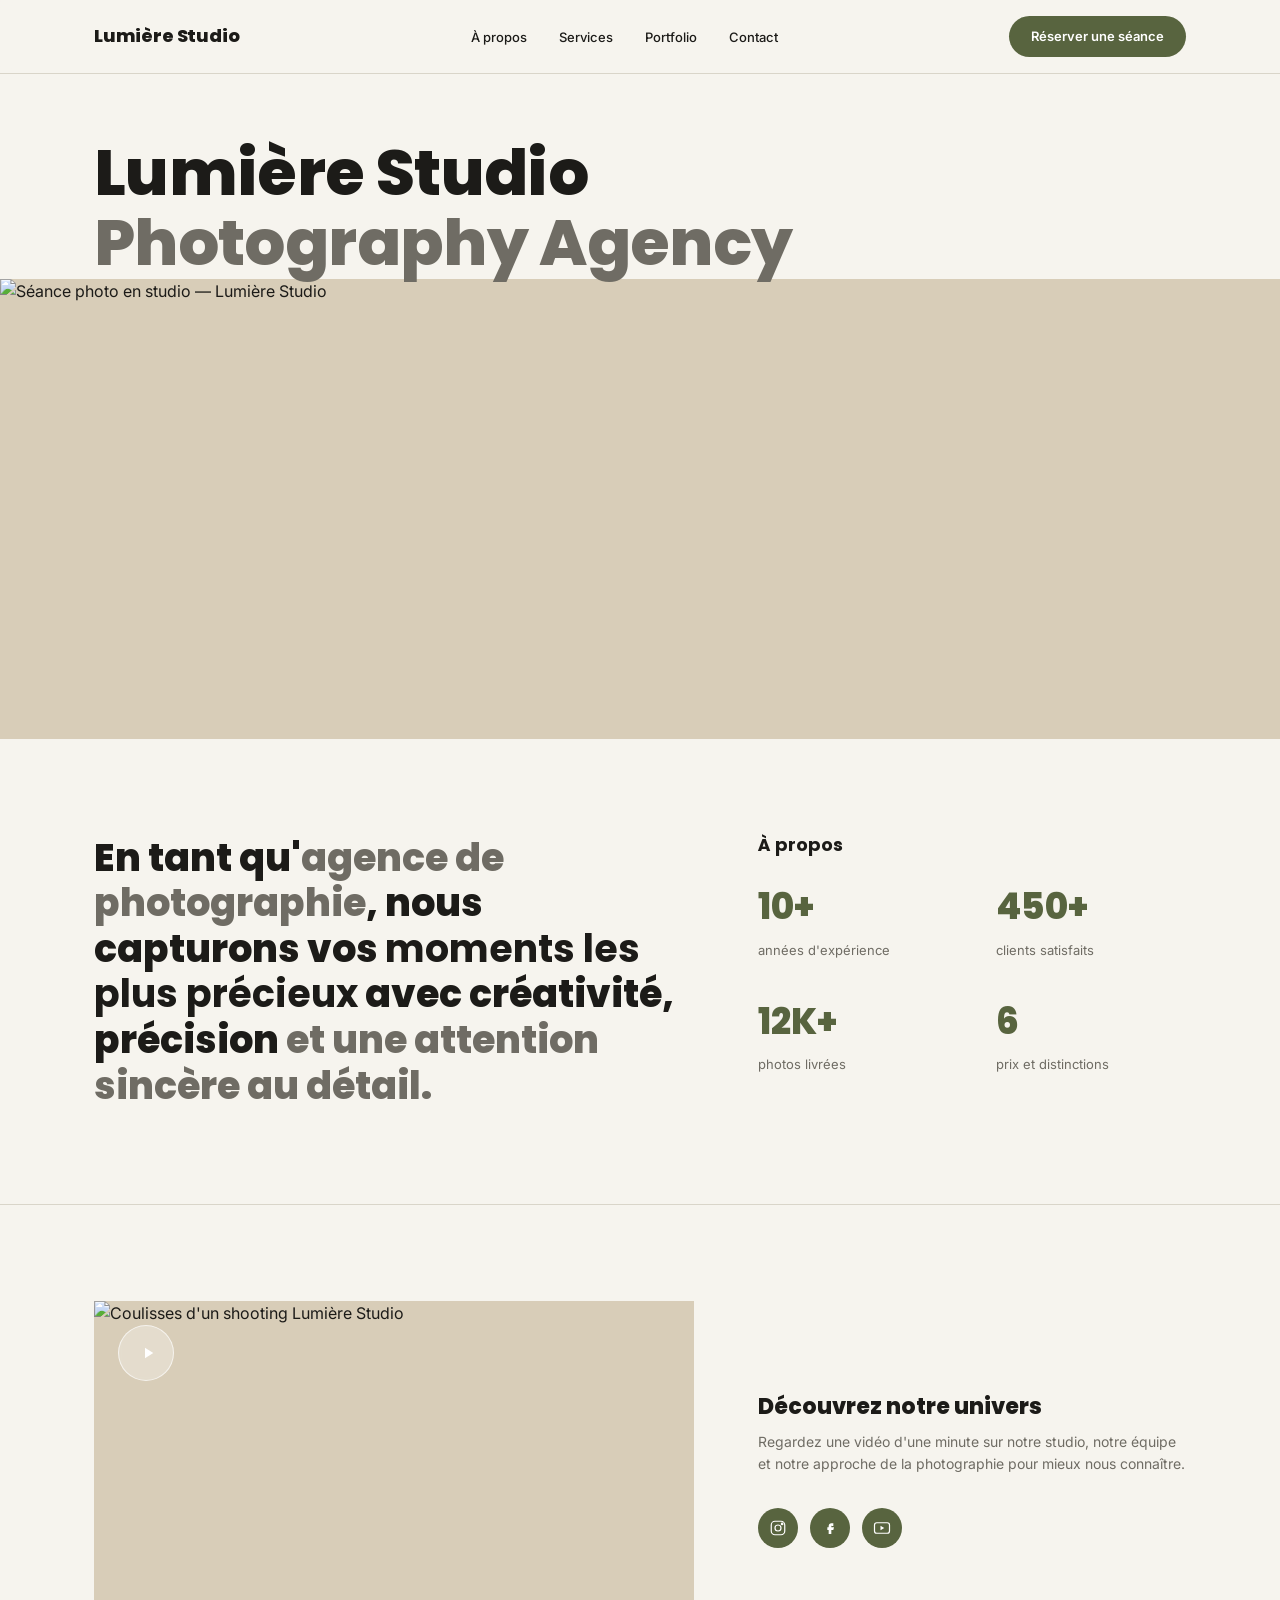
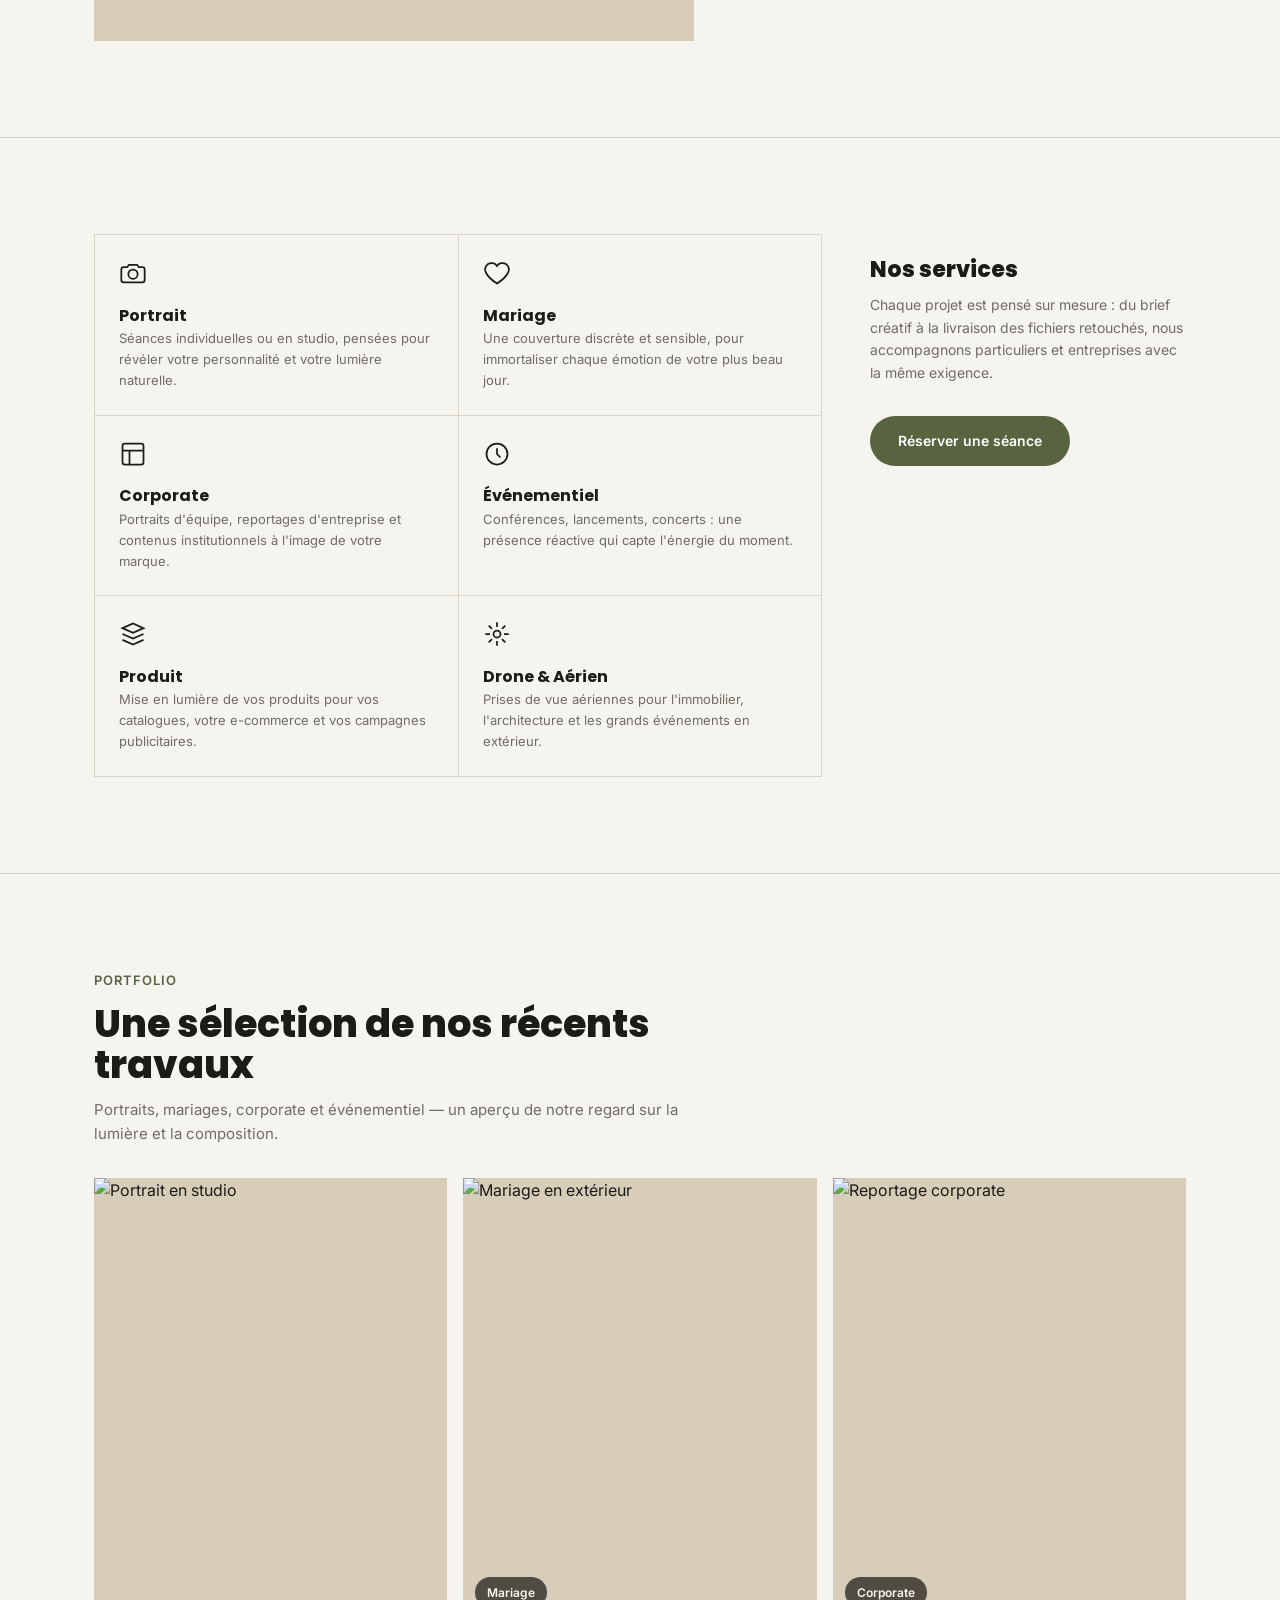
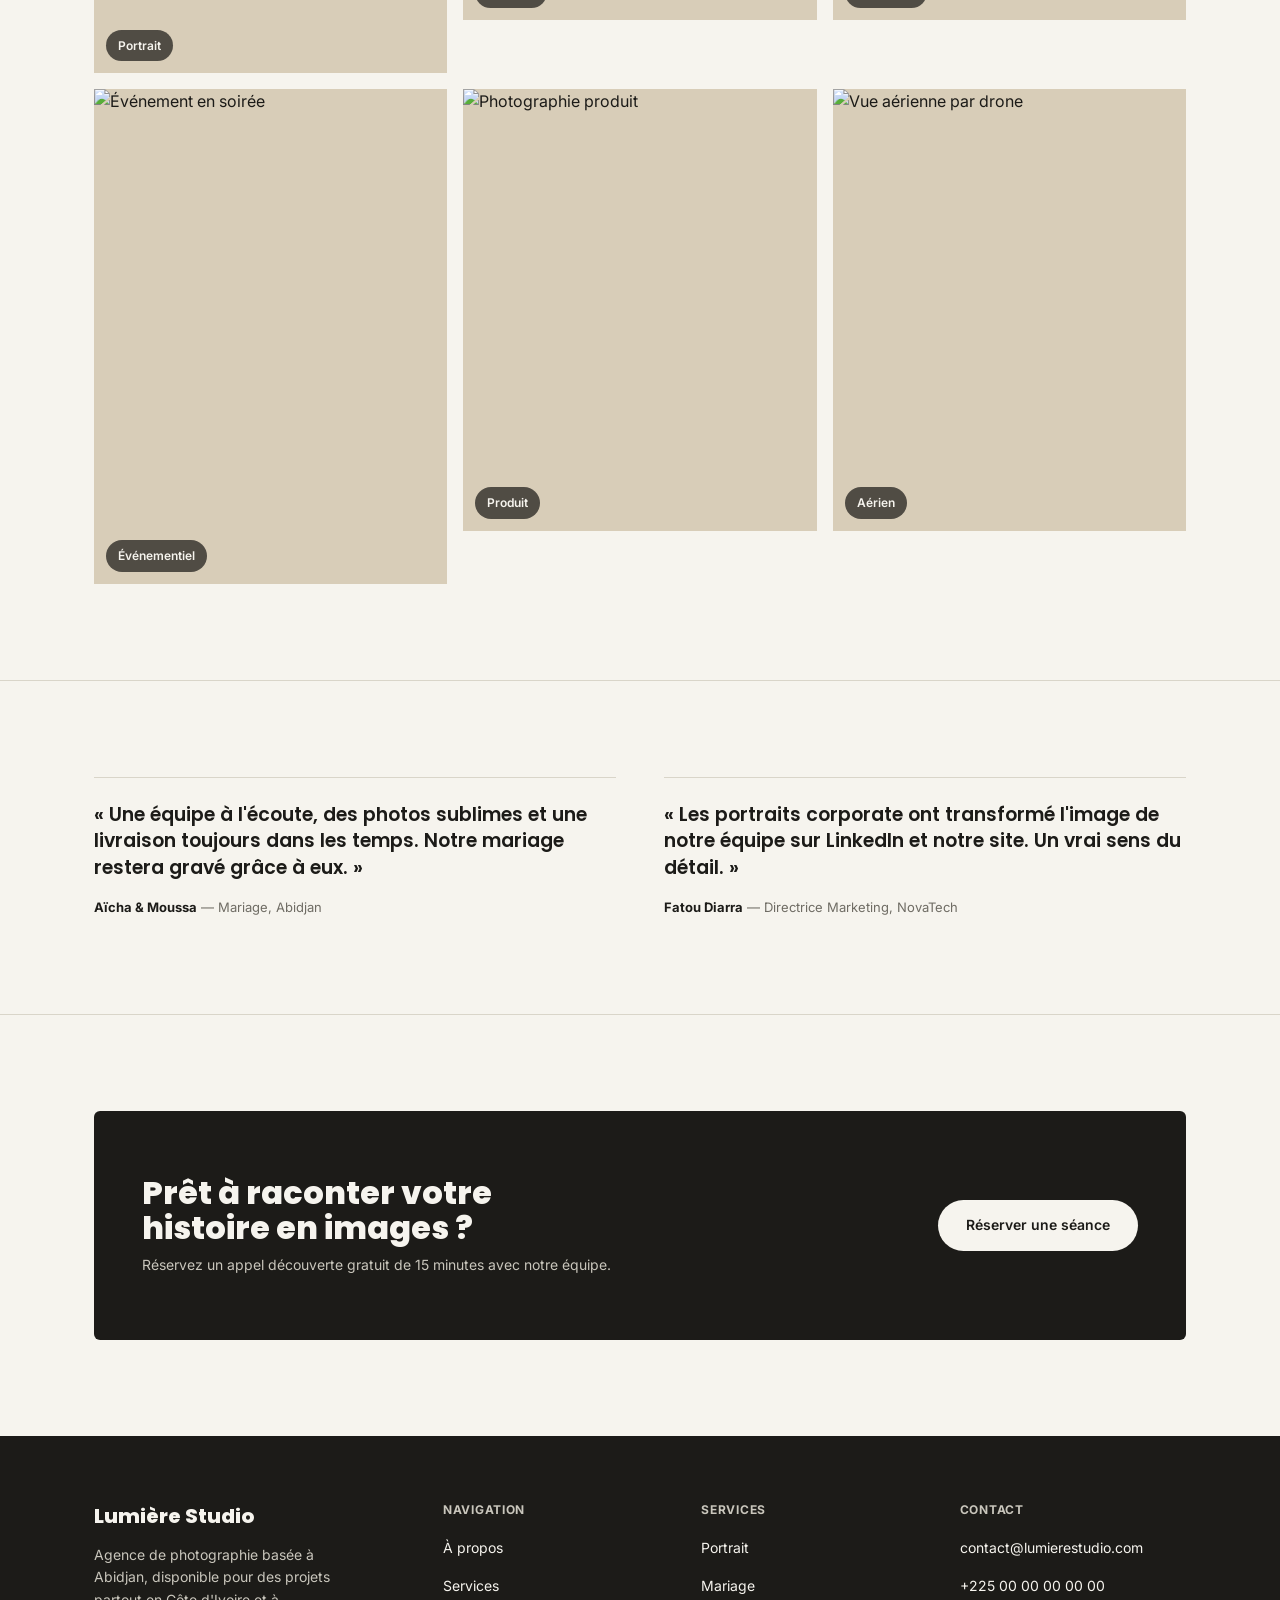
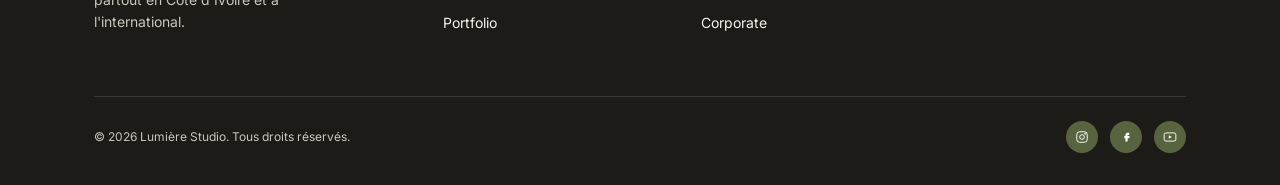
==== index.html @ a67715b0 "Initial commit: design system + landing page Lumière Studio Co-Authored-By: Claude Sonnet 5 <noreply" ====
<!doctype html>
<html lang="fr">
<head>
<meta charset="UTF-8">
<meta name="viewport" content="width=device-width, initial-scale=1.0">
<title>Lumière Studio — Agence de Photographie</title>
<meta name="description" content="Lumière Studio — agence de photographie spécialisée en portrait, mariage, corporate, événementiel, produit et aérien.">
<link rel="preconnect" href="https://fonts.googleapis.com">
<link rel="preconnect" href="https://fonts.gstatic.com" crossorigin>
<link href="https://fonts.googleapis.com/css2?family=Inter:wght@400;500;600;700&family=Poppins:wght@600;700;800;900&display=swap" rel="stylesheet">
<link rel="stylesheet" href="styles.css">
</head>
<body>

  <!-- NAVBAR -->
  <header class="navbar">
    <div class="wrap">
      <div class="logo">Lumière Studio</div>
      <ul class="links">
        <li><a href="#about">À propos</a></li>
        <li><a href="#services">Services</a></li>
        <li><a href="#portfolio">Portfolio</a></li>
        <li><a href="#contact">Contact</a></li>
      </ul>
      <a href="#contact" class="btn sm">Réserver une séance</a>
    </div>
  </header>

  <!-- HERO -->
  <section class="hero" style="border-bottom:none;padding-bottom:0;">
    <div class="wrap">
      <h1>Lumière Studio<br><span class="muted">Photography Agency</span></h1>
    </div>
  </section>

  <img class="hero-media" src="https://picsum.photos/seed/lumiere-hero/1600/700" alt="Séance photo en studio — Lumière Studio">

  <!-- INTRO + STATS -->
  <section id="about">
    <div class="wrap intro-grid">
      <div>
        <h2>En tant qu'<span class="muted">agence de photographie</span>, nous capturons vos <strong>moments les plus précieux</strong> avec créativité, précision <span class="muted">et une attention sincère au détail.</span></h2>
      </div>
      <div class="about-panel">
        <h3>À propos</h3>
        <div class="stat-grid">
          <div class="stat"><div class="num">10+</div><div class="label">années d'expérience</div></div>
          <div class="stat"><div class="num">450+</div><div class="label">clients satisfaits</div></div>
          <div class="stat"><div class="num">12K+</div><div class="label">photos livrées</div></div>
          <div class="stat"><div class="num">6</div><div class="label">prix et distinctions</div></div>
        </div>
      </div>
    </div>
  </section>

  <!-- VIDEO / STORY -->
  <section>
    <div class="wrap video-grid">
      <div class="video-mock">
        <img src="https://picsum.photos/seed/lumiere-video/900/600" alt="Coulisses d'un shooting Lumière Studio">
        <div class="play-btn">
          <svg width="18" height="18" viewBox="0 0 24 24" fill="white"><path d="M8 5v14l11-7z"/></svg>
        </div>
      </div>
      <div class="video-copy">
        <h3>Découvrez notre univers</h3>
        <p>Regardez une vidéo d'une minute sur notre studio, notre équipe et notre approche de la photographie pour mieux nous connaître.</p>
        <div class="social-row">
          <a class="social" href="#" aria-label="Instagram">
            <svg width="18" height="18" viewBox="0 0 24 24" fill="none" stroke="currentColor" stroke-width="1.6"><rect x="3" y="3" width="18" height="18" rx="5"/><circle cx="12" cy="12" r="4"/><circle cx="17.5" cy="6.5" r="1"/></svg>
          </a>
          <a class="social" href="#" aria-label="Facebook">
            <svg width="16" height="16" viewBox="0 0 24 24" fill="currentColor"><path d="M14 9h3V5h-3c-2.2 0-4 1.8-4 4v2H8v4h2v6h4v-6h3l1-4h-4v-2c0-.6.4-1 1-1z"/></svg>
          </a>
          <a class="social" href="#" aria-label="YouTube">
            <svg width="18" height="18" viewBox="0 0 24 24" fill="none" stroke="currentColor" stroke-width="1.6"><rect x="2" y="5" width="20" height="14" rx="3"/><path d="M10 9l5 3-5 3V9z" fill="currentColor" stroke="none"/></svg>
          </a>
        </div>
      </div>
    </div>
  </section>

  <!-- SERVICES -->
  <section id="services">
    <div class="wrap">
      <div class="services-layout">
        <div class="feature-grid">
          <div class="feature">
            <svg class="icon" viewBox="0 0 24 24" fill="none" stroke="currentColor" stroke-width="1.5"><circle cx="12" cy="13" r="4"/><path d="M4 7h3l1.5-2h7L17 7h3a2 2 0 0 1 2 2v9a2 2 0 0 1-2 2H4a2 2 0 0 1-2-2V9a2 2 0 0 1 2-2z"/></svg>
            <h4>Portrait</h4>
            <p>Séances individuelles ou en studio, pensées pour révéler votre personnalité et votre lumière naturelle.</p>
          </div>
          <div class="feature">
            <svg class="icon" viewBox="0 0 24 24" fill="none" stroke="currentColor" stroke-width="1.5"><path d="M12 21s-7-4.5-9.3-9A5.4 5.4 0 0 1 12 6a5.4 5.4 0 0 1 9.3 6c-2.3 4.5-9.3 9-9.3 9z"/></svg>
            <h4>Mariage</h4>
            <p>Une couverture discrète et sensible, pour immortaliser chaque émotion de votre plus beau jour.</p>
          </div>
          <div class="feature">
            <svg class="icon" viewBox="0 0 24 24" fill="none" stroke="currentColor" stroke-width="1.5"><rect x="3" y="3" width="18" height="18" rx="2"/><path d="M3 9h18M9 21V9"/></svg>
            <h4>Corporate</h4>
            <p>Portraits d'équipe, reportages d'entreprise et contenus institutionnels à l'image de votre marque.</p>
          </div>
          <div class="feature">
            <svg class="icon" viewBox="0 0 24 24" fill="none" stroke="currentColor" stroke-width="1.5"><circle cx="12" cy="12" r="9"/><path d="M12 7v5l3 3"/></svg>
            <h4>Événementiel</h4>
            <p>Conférences, lancements, concerts : une présence réactive qui capte l'énergie du moment.</p>
          </div>
          <div class="feature">
            <svg class="icon" viewBox="0 0 24 24" fill="none" stroke="currentColor" stroke-width="1.5"><path d="M3 7l9-4 9 4-9 4-9-4z"/><path d="M3 12l9 4 9-4"/><path d="M3 17l9 4 9-4"/></svg>
            <h4>Produit</h4>
            <p>Mise en lumière de vos produits pour vos catalogues, votre e-commerce et vos campagnes publicitaires.</p>
          </div>
          <div class="feature">
            <svg class="icon" viewBox="0 0 24 24" fill="none" stroke="currentColor" stroke-width="1.5"><circle cx="12" cy="12" r="3"/><path d="M12 2v4M12 18v4M4.9 4.9l2.8 2.8M16.3 16.3l2.8 2.8M2 12h4M18 12h4M4.9 19.1l2.8-2.8M16.3 7.7l2.8-2.8"/></svg>
            <h4>Drone &amp; Aérien</h4>
            <p>Prises de vue aériennes pour l'immobilier, l'architecture et les grands événements en extérieur.</p>
          </div>
        </div>
        <div class="services-aside">
          <h3>Nos services</h3>
          <p>Chaque projet est pensé sur mesure : du brief créatif à la livraison des fichiers retouchés, nous accompagnons particuliers et entreprises avec la même exigence.</p>
          <a href="#contact" class="btn">Réserver une séance</a>
        </div>
      </div>
    </div>
  </section>

  <!-- PORTFOLIO -->
  <section id="portfolio">
    <div class="wrap">
      <div class="section-head">
        <div class="eyebrow">Portfolio</div>
        <h2 class="section-title">Une sélection de nos récents travaux</h2>
        <p class="section-desc">Portraits, mariages, corporate et événementiel — un aperçu de notre regard sur la lumière et la composition.</p>
      </div>
      <div class="gallery-grid">
        <div class="gallery-item"><img src="https://picsum.photos/seed/lumiere-port1/700/900" alt="Portrait en studio"><span class="tag">Portrait</span></div>
        <div class="gallery-item"><img src="https://picsum.photos/seed/lumiere-port2/700/700" alt="Mariage en extérieur"><span class="tag">Mariage</span></div>
        <div class="gallery-item"><img src="https://picsum.photos/seed/lumiere-port3/700/700" alt="Reportage corporate"><span class="tag">Corporate</span></div>
        <div class="gallery-item"><img src="https://picsum.photos/seed/lumiere-port4/700/900" alt="Événement en soirée"><span class="tag">Événementiel</span></div>
        <div class="gallery-item"><img src="https://picsum.photos/seed/lumiere-port5/700/700" alt="Photographie produit"><span class="tag">Produit</span></div>
        <div class="gallery-item"><img src="https://picsum.photos/seed/lumiere-port6/700/700" alt="Vue aérienne par drone"><span class="tag">Aérien</span></div>
      </div>
    </div>
  </section>

  <!-- TESTIMONIALS -->
  <section>
    <div class="wrap testi-grid">
      <div class="testi">
        <p class="quote">« Une équipe à l'écoute, des photos sublimes et une livraison toujours dans les temps. Notre mariage restera gravé grâce à eux. »</p>
        <div class="author"><strong>Aïcha &amp; Moussa</strong> — Mariage, Abidjan</div>
      </div>
      <div class="testi">
        <p class="quote">« Les portraits corporate ont transformé l'image de notre équipe sur LinkedIn et notre site. Un vrai sens du détail. »</p>
        <div class="author"><strong>Fatou Diarra</strong> — Directrice Marketing, NovaTech</div>
      </div>
    </div>
  </section>

  <!-- CTA -->
  <section id="contact" style="border-bottom:none;">
    <div class="wrap">
      <div class="cta-band">
        <div>
          <h2>Prêt à raconter votre histoire en images ?</h2>
          <p>Réservez un appel découverte gratuit de 15 minutes avec notre équipe.</p>
        </div>
        <a href="mailto:contact@lumierestudio.com" class="btn on-dark">Réserver une séance</a>
      </div>
    </div>
  </section>

  <!-- FOOTER -->
  <footer>
    <div class="wrap">
      <div class="footer-grid">
        <div>
          <div class="logo">Lumière Studio</div>
          <p>Agence de photographie basée à Abidjan, disponible pour des projets partout en Côte d'Ivoire et à l'international.</p>
        </div>
        <div>
          <h5>Navigation</h5>
          <ul>
            <li><a href="#about">À propos</a></li>
            <li><a href="#services">Services</a></li>
            <li><a href="#portfolio">Portfolio</a></li>
          </ul>
        </div>
        <div>
          <h5>Services</h5>
          <ul>
            <li><a href="#services">Portrait</a></li>
            <li><a href="#services">Mariage</a></li>
            <li><a href="#services">Corporate</a></li>
          </ul>
        </div>
        <div>
          <h5>Contact</h5>
          <ul>
            <li><a href="mailto:contact@lumierestudio.com">contact@lumierestudio.com</a></li>
            <li><a href="tel:+2250000000000">+225 00 00 00 00 00</a></li>
          </ul>
        </div>
      </div>
      <div class="bottom">
        <span>© 2026 Lumière Studio. Tous droits réservés.</span>
        <div class="social-row">
          <a class="social" href="#" aria-label="Instagram" style="width:32px;height:32px;">
            <svg width="14" height="14" viewBox="0 0 24 24" fill="none" stroke="currentColor" stroke-width="1.6"><rect x="3" y="3" width="18" height="18" rx="5"/><circle cx="12" cy="12" r="4"/><circle cx="17.5" cy="6.5" r="1"/></svg>
          </a>
          <a class="social" href="#" aria-label="Facebook" style="width:32px;height:32px;">
            <svg width="13" height="13" viewBox="0 0 24 24" fill="currentColor"><path d="M14 9h3V5h-3c-2.2 0-4 1.8-4 4v2H8v4h2v6h4v-6h3l1-4h-4v-2c0-.6.4-1 1-1z"/></svg>
          </a>
          <a class="social" href="#" aria-label="YouTube" style="width:32px;height:32px;">
            <svg width="14" height="14" viewBox="0 0 24 24" fill="none" stroke="currentColor" stroke-width="1.6"><rect x="2" y="5" width="20" height="14" rx="3"/><path d="M10 9l5 3-5 3V9z" fill="currentColor" stroke="none"/></svg>
          </a>
        </div>
      </div>
    </div>
  </footer>

</body>
</html>
---- styles.css ----
/* =====================================================
   LUMIÈRE STUDIO — stylesheet basé sur le design system
   (bent-ginsburg-design-system / design.md)
   ===================================================== */

/* ---------- 1. PRIMITIVE TOKENS ---------- */
:root{
  --color-cream-50:#F6F4EE;
  --color-cream-100:#EFEBDF;
  --color-tan-300:#D8CDB8;
  --color-white:#FFFFFF;
  --color-black-900:#1C1B18;
  --color-gray-600:#6F6C64;
  --color-gray-300:#D9D5C9;
  --color-olive-600:#58643F;
  --color-olive-700:#434C30;
  --color-olive-100:#E4E8DA;

  --font-heading:"Poppins",sans-serif;
  --font-body:"Inter",sans-serif;

  --space-1:4px; --space-2:8px; --space-3:12px; --space-4:16px;
  --space-5:24px; --space-6:32px; --space-7:48px; --space-8:64px;
  --space-9:96px; --space-10:128px;

  --radius-none:0px;
  --radius-sm:6px;
  --radius-pill:999px;
  --radius-circle:50%;
}

/* ---------- 2. SEMANTIC TOKENS ---------- */
:root{
  --surface-page:var(--color-cream-50);
  --surface-media:var(--color-tan-300);
  --surface-card:var(--color-white);
  --surface-dark:var(--color-black-900);

  --text-primary:var(--color-black-900);
  --text-secondary:var(--color-gray-600);
  --text-on-accent:var(--color-white);
  --text-on-dark:var(--color-cream-50);
  --text-on-dark-muted:#C9C6BC;

  --border-subtle:var(--color-gray-300);

  --accent:var(--color-olive-600);
  --accent-hover:var(--color-olive-700);
  --accent-soft:var(--color-olive-100);
}

/* ---------- 3. COMPONENT TOKENS ---------- */
:root{
  --button-bg:var(--accent);
  --button-bg-hover:var(--accent-hover);
  --button-text:var(--text-on-accent);
  --button-radius:var(--radius-pill);
  --button-padding:14px 28px;

  --stat-number-color:var(--accent);
  --stat-label-color:var(--text-secondary);

  --icon-color:var(--text-primary);
  --icon-size:28px;

  --social-bg:var(--accent);
  --social-icon-color:var(--text-on-accent);
  --social-size:40px;

  --divider-color:var(--border-subtle);
  --divider-weight:1px;

  --nav-link-color:var(--text-primary);
  --nav-gap:32px;
}

/* ---------- RESET ---------- */
*{box-sizing:border-box;margin:0;padding:0;}
html{scroll-behavior:smooth;}
body{
  background:var(--surface-page);
  color:var(--text-primary);
  font-family:var(--font-body);
  line-height:1.6;
}
img{display:block;max-width:100%;}
a{color:inherit;}
h1,h2,h3,h4{font-family:var(--font-heading);color:var(--text-primary);line-height:1.1;}

.wrap{max-width:1140px;margin:0 auto;padding:0 var(--space-5);}

/* ---------- NAVBAR ---------- */
.navbar{
  position:sticky;top:0;z-index:20;
  background:rgba(246,244,238,.92);
  backdrop-filter:blur(6px);
  border-bottom:var(--divider-weight) solid var(--divider-color);
}
.navbar .wrap{
  display:flex;align-items:center;justify-content:space-between;
  padding-top:var(--space-4);padding-bottom:var(--space-4);
}
.navbar .logo{
  font-family:var(--font-heading);font-weight:800;font-size:18px;letter-spacing:-.01em;
}
.navbar .links{display:flex;gap:var(--nav-gap);list-style:none;}
.navbar .links a{
  font-size:13px;font-weight:500;color:var(--nav-link-color);
  text-decoration:none;padding:4px 0;border-bottom:2px solid transparent;
}
.navbar .links a:hover{border-color:var(--accent);color:var(--accent);}
.nav-toggle{display:none;}

/* ---------- BUTTONS ---------- */
.btn{
  display:inline-flex;align-items:center;justify-content:center;
  background:var(--button-bg);color:var(--button-text);
  border:none;border-radius:var(--button-radius);
  padding:var(--button-padding);
  font-family:var(--font-body);font-weight:600;font-size:14px;
  cursor:pointer;transition:background .15s ease;text-decoration:none;
}
.btn:hover{background:var(--button-bg-hover);}
.btn.sm{padding:10px 22px;font-size:13px;}
.btn.outline{background:transparent;color:var(--text-primary);border:1px solid var(--border-subtle);}
.btn.outline:hover{border-color:var(--accent);color:var(--accent);background:transparent;}
.btn.on-dark{background:var(--color-cream-50);color:var(--color-black-900);}
.btn.on-dark:hover{background:var(--color-white);}

/* ---------- HERO ---------- */
.hero{padding:var(--space-8) 0 var(--space-7);}
.hero h1{font-size:64px;font-weight:800;letter-spacing:-.01em;}
.hero h1 .muted{color:var(--text-secondary);}

.hero-media{
  width:100%;height:460px;object-fit:cover;
  background:var(--surface-media);
}

/* ---------- SECTIONS ---------- */
section{padding:var(--space-9) 0;border-bottom:var(--divider-weight) solid var(--divider-color);}
section:last-of-type{border-bottom:none;}
.section-head{max-width:620px;margin-bottom:var(--space-6);}
.eyebrow{
  font-size:13px;font-weight:600;letter-spacing:.08em;text-transform:uppercase;
  color:var(--accent);margin-bottom:var(--space-3);
}
h2.section-title{font-size:38px;font-weight:800;}
p.section-desc{color:var(--text-secondary);font-size:15px;margin-top:var(--space-3);}

/* ---------- INTRO + STATS ---------- */
.intro-grid{display:grid;grid-template-columns:1.4fr 1fr;gap:var(--space-8);align-items:start;}
.intro-grid h2{font-size:38px;font-weight:800;line-height:1.2;}
.intro-grid h2 .muted{color:var(--text-secondary);}

.about-panel h3{font-size:18px;font-weight:700;margin-bottom:var(--space-5);}
.stat-grid{display:grid;grid-template-columns:1fr 1fr;gap:var(--space-6) var(--space-7);}
.stat .num{font-family:var(--font-heading);font-weight:800;font-size:36px;color:var(--stat-number-color);}
.stat .label{font-size:13px;color:var(--stat-label-color);margin-top:4px;}

/* ---------- VIDEO / STORY ---------- */
.video-grid{display:grid;grid-template-columns:1.4fr 1fr;gap:var(--space-8);align-items:center;}
.video-mock{
  position:relative;width:100%;height:340px;overflow:hidden;background:var(--surface-media);
}
.video-mock img{width:100%;height:100%;object-fit:cover;}
.play-btn{
  position:absolute;top:var(--space-5);left:var(--space-5);
  width:56px;height:56px;border-radius:var(--radius-circle);
  background:rgba(255,255,255,.3);border:1px solid rgba(255,255,255,.65);
  display:flex;align-items:center;justify-content:center;
  backdrop-filter:blur(2px);
}
.play-btn svg{margin-left:3px;}

.video-copy h3{font-size:22px;font-weight:800;margin-bottom:var(--space-3);}
.video-copy p{color:var(--text-secondary);font-size:14px;margin-bottom:var(--space-6);}

.social-row{display:flex;gap:var(--space-3);}
.social{
  width:var(--social-size);height:var(--social-size);border-radius:var(--radius-circle);
  background:var(--social-bg);color:var(--social-icon-color);
  display:flex;align-items:center;justify-content:center;text-decoration:none;
}
.social:hover{background:var(--accent-hover);}

/* ---------- SERVICES GRID ---------- */
.services-layout{display:grid;grid-template-columns:1fr 1fr 1fr;gap:0;}
.feature-grid{
  grid-column:1 / 3;
  display:grid;grid-template-columns:1fr 1fr;
  border-top:var(--divider-weight) solid var(--border-subtle);
  border-left:var(--divider-weight) solid var(--border-subtle);
}
.feature{
  padding:var(--space-5);
  border-right:var(--divider-weight) solid var(--border-subtle);
  border-bottom:var(--divider-weight) solid var(--border-subtle);
}
.feature .icon{width:var(--icon-size);height:var(--icon-size);color:var(--icon-color);margin-bottom:var(--space-3);}
.feature h4{font-size:16px;font-weight:700;margin-bottom:4px;}
.feature p{font-size:13px;color:var(--text-secondary);}

.services-aside{padding:var(--space-5) 0 0 var(--space-7);}
.services-aside h3{font-size:22px;font-weight:800;margin-bottom:var(--space-3);}
.services-aside p{font-size:14px;color:var(--text-secondary);margin-bottom:var(--space-6);}

/* ---------- PORTFOLIO GALLERY ---------- */
.gallery-grid{
  display:grid;
  grid-template-columns:repeat(3,1fr);
  gap:var(--space-4);
}
.gallery-item{
  position:relative;overflow:hidden;background:var(--surface-media);
  aspect-ratio:4/5;
}
.gallery-item:nth-child(1),.gallery-item:nth-child(4){aspect-ratio:4/5.6;}
.gallery-item img{
  width:100%;height:100%;object-fit:cover;
  transition:transform .4s ease;
}
.gallery-item:hover img{transform:scale(1.06);}
.gallery-item .tag{
  position:absolute;left:var(--space-3);bottom:var(--space-3);
  background:rgba(28,27,24,.72);color:var(--color-cream-50);
  font-size:12px;font-weight:600;padding:6px 12px;border-radius:var(--radius-pill);
}

/* ---------- TESTIMONIALS ---------- */
.testi-grid{display:grid;grid-template-columns:1fr 1fr;gap:var(--space-7);}
.testi{border-top:var(--divider-weight) solid var(--border-subtle);padding-top:var(--space-5);}
.testi p.quote{font-family:var(--font-heading);font-weight:600;font-size:19px;line-height:1.4;margin-bottom:var(--space-4);}
.testi .author{font-size:13px;color:var(--text-secondary);}
.testi .author strong{color:var(--text-primary);}

/* ---------- CTA BAND ---------- */
.cta-band{
  background:var(--surface-dark);color:var(--text-on-dark);
  border-radius:var(--radius-sm);
  padding:var(--space-8) var(--space-7);
  display:flex;align-items:center;justify-content:space-between;gap:var(--space-6);flex-wrap:wrap;
}
.cta-band h2{color:var(--text-on-dark);font-size:32px;font-weight:800;max-width:460px;}
.cta-band p{color:var(--text-on-dark-muted);margin-top:var(--space-2);font-size:14px;}

/* ---------- FOOTER ---------- */
footer{background:var(--surface-dark);color:var(--text-on-dark);padding:var(--space-8) 0 var(--space-6);}
footer .footer-grid{
  display:grid;grid-template-columns:1.4fr 1fr 1fr 1fr;gap:var(--space-6);
  padding-bottom:var(--space-7);border-bottom:1px solid rgba(255,255,255,.12);
}
footer .logo{font-family:var(--font-heading);font-weight:800;font-size:20px;margin-bottom:var(--space-3);}
footer p{color:var(--text-on-dark-muted);font-size:14px;max-width:260px;}
footer h5{font-size:12px;text-transform:uppercase;letter-spacing:.06em;color:var(--text-on-dark-muted);margin-bottom:var(--space-4);}
footer ul{list-style:none;}
footer ul li{margin-bottom:var(--space-3);}
footer ul a{color:var(--text-on-dark);text-decoration:none;font-size:14px;}
footer ul a:hover{color:var(--accent-soft);}
footer .bottom{
  display:flex;justify-content:space-between;align-items:center;
  padding-top:var(--space-5);font-size:12px;color:var(--text-on-dark-muted);flex-wrap:wrap;gap:var(--space-3);
}

/* ---------- RESPONSIVE ---------- */
@media (max-width:860px){
  .hero h1{font-size:42px;}
  .intro-grid,.video-grid{grid-template-columns:1fr;gap:var(--space-6);}
  .services-layout{grid-template-columns:1fr;}
  .feature-grid{grid-column:1;}
  .services-aside{padding-left:0;padding-top:var(--space-6);}
  .gallery-grid{grid-template-columns:repeat(2,1fr);}
  .testi-grid{grid-template-columns:1fr;}
  footer .footer-grid{grid-template-columns:1fr 1fr;}
  .navbar .links{display:none;}
}
@media (max-width:520px){
  .hero h1{font-size:34px;}
  .stat-grid{grid-template-columns:1fr 1fr;}
  .gallery-grid{grid-template-columns:1fr;}
  footer .footer-grid{grid-template-columns:1fr;}
}
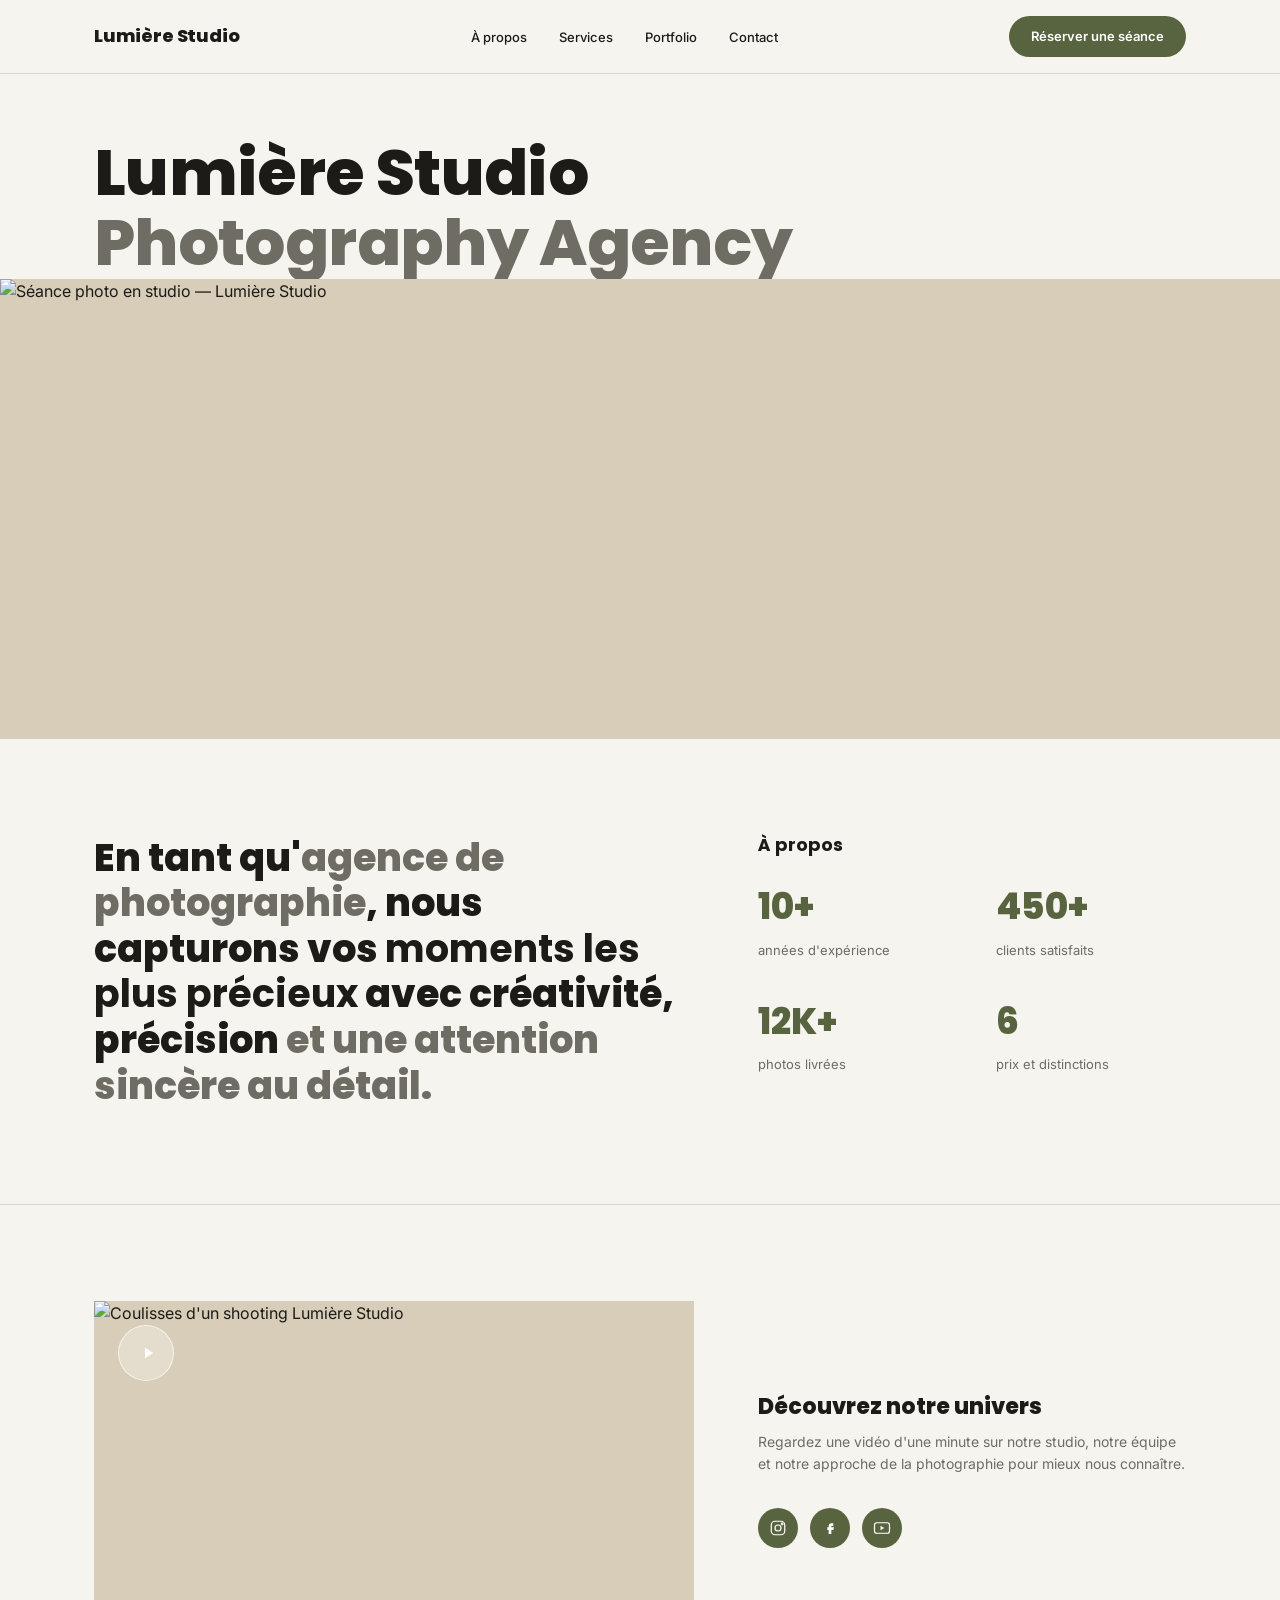
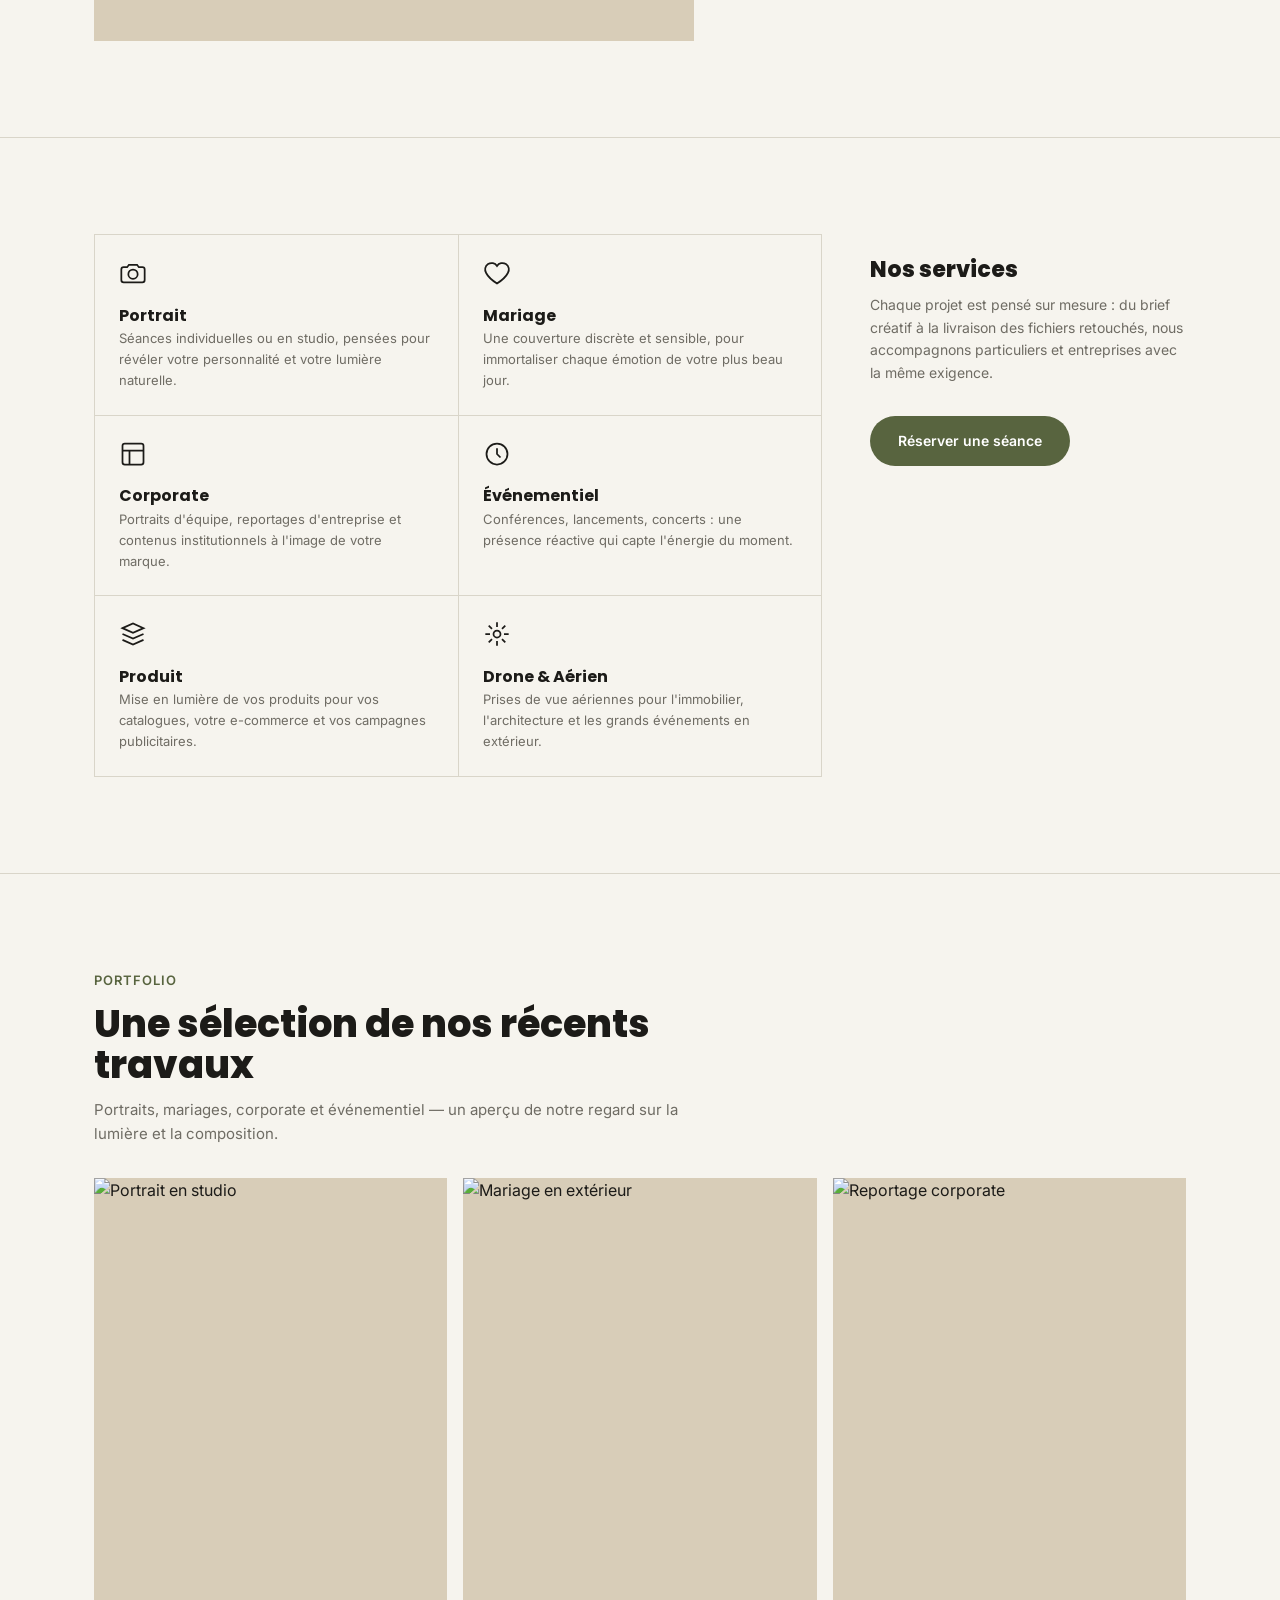
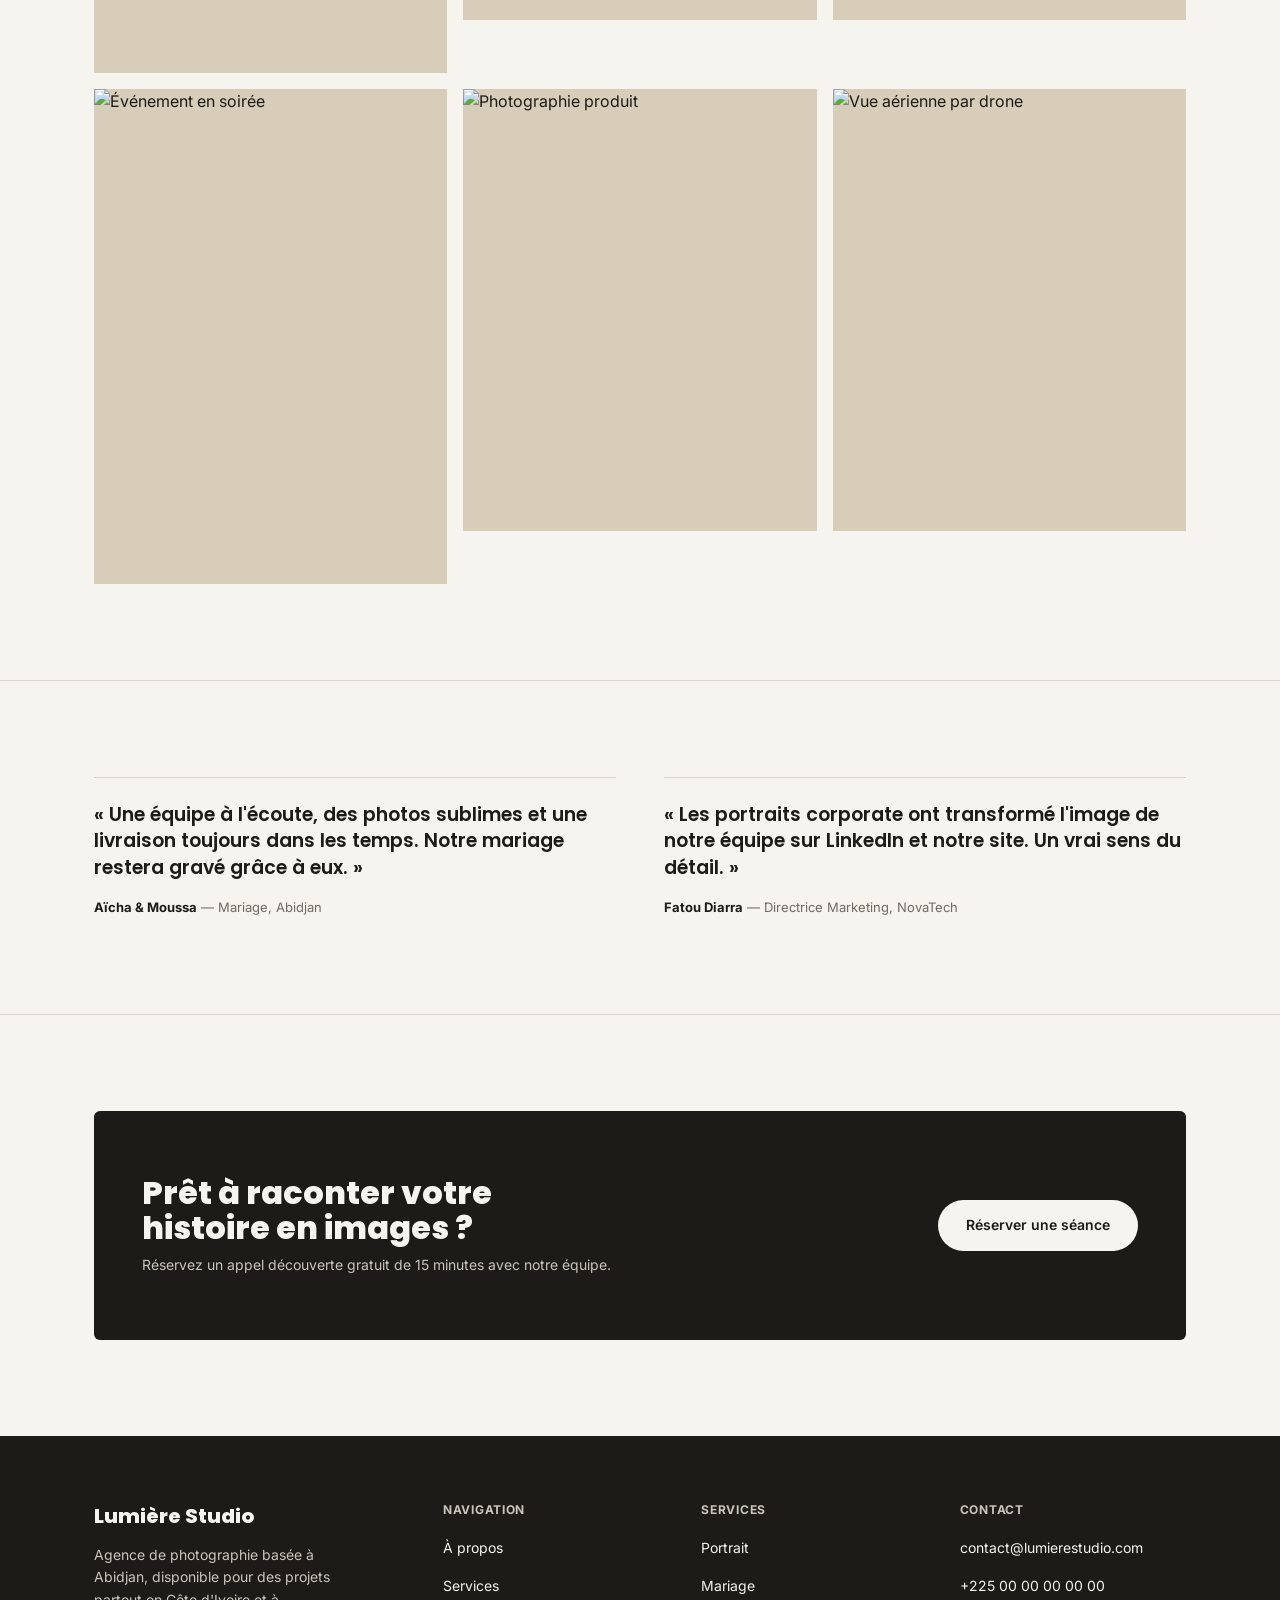
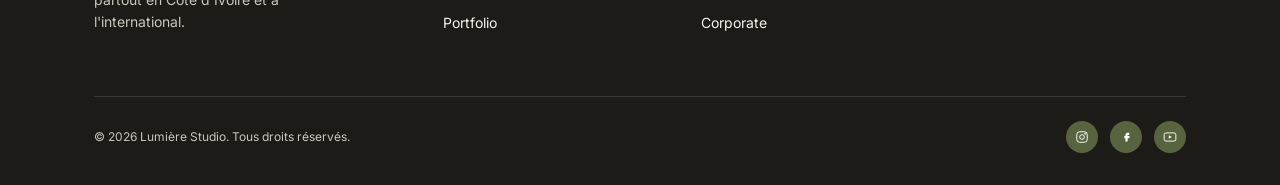
==== commit 95a6489f: "Ajoute les animations (scroll-reveal, compteurs, micro-interactions) - Scroll-reveal avec cascade su" ====
--- a/index.html
+++ b/index.html
@@ -38,16 +38,16 @@
   <!-- INTRO + STATS -->
   <section id="about">
     <div class="wrap intro-grid">
-      <div>
+      <div class="reveal">
         <h2>En tant qu'<span class="muted">agence de photographie</span>, nous capturons vos <strong>moments les plus précieux</strong> avec créativité, précision <span class="muted">et une attention sincère au détail.</span></h2>
       </div>
-      <div class="about-panel">
+      <div class="about-panel reveal">
         <h3>À propos</h3>
         <div class="stat-grid">
-          <div class="stat"><div class="num">10+</div><div class="label">années d'expérience</div></div>
-          <div class="stat"><div class="num">450+</div><div class="label">clients satisfaits</div></div>
-          <div class="stat"><div class="num">12K+</div><div class="label">photos livrées</div></div>
-          <div class="stat"><div class="num">6</div><div class="label">prix et distinctions</div></div>
+          <div class="stat reveal"><div class="num" data-value="10" data-suffix="+">0</div><div class="label">années d'expérience</div></div>
+          <div class="stat reveal"><div class="num" data-value="450" data-suffix="+">0</div><div class="label">clients satisfaits</div></div>
+          <div class="stat reveal"><div class="num" data-value="12" data-suffix="K+">0</div><div class="label">photos livrées</div></div>
+          <div class="stat reveal"><div class="num" data-value="6" data-suffix="">0</div><div class="label">prix et distinctions</div></div>
         </div>
       </div>
     </div>
@@ -56,13 +56,13 @@
   <!-- VIDEO / STORY -->
   <section>
     <div class="wrap video-grid">
-      <div class="video-mock">
+      <div class="video-mock reveal">
         <img src="https://picsum.photos/seed/lumiere-video/900/600" alt="Coulisses d'un shooting Lumière Studio">
         <div class="play-btn">
           <svg width="18" height="18" viewBox="0 0 24 24" fill="white"><path d="M8 5v14l11-7z"/></svg>
         </div>
       </div>
-      <div class="video-copy">
+      <div class="video-copy reveal">
         <h3>Découvrez notre univers</h3>
         <p>Regardez une vidéo d'une minute sur notre studio, notre équipe et notre approche de la photographie pour mieux nous connaître.</p>
         <div class="social-row">
@@ -85,38 +85,38 @@
     <div class="wrap">
       <div class="services-layout">
         <div class="feature-grid">
-          <div class="feature">
+          <div class="feature reveal">
             <svg class="icon" viewBox="0 0 24 24" fill="none" stroke="currentColor" stroke-width="1.5"><circle cx="12" cy="13" r="4"/><path d="M4 7h3l1.5-2h7L17 7h3a2 2 0 0 1 2 2v9a2 2 0 0 1-2 2H4a2 2 0 0 1-2-2V9a2 2 0 0 1 2-2z"/></svg>
             <h4>Portrait</h4>
             <p>Séances individuelles ou en studio, pensées pour révéler votre personnalité et votre lumière naturelle.</p>
           </div>
-          <div class="feature">
+          <div class="feature reveal">
             <svg class="icon" viewBox="0 0 24 24" fill="none" stroke="currentColor" stroke-width="1.5"><path d="M12 21s-7-4.5-9.3-9A5.4 5.4 0 0 1 12 6a5.4 5.4 0 0 1 9.3 6c-2.3 4.5-9.3 9-9.3 9z"/></svg>
             <h4>Mariage</h4>
             <p>Une couverture discrète et sensible, pour immortaliser chaque émotion de votre plus beau jour.</p>
           </div>
-          <div class="feature">
+          <div class="feature reveal">
             <svg class="icon" viewBox="0 0 24 24" fill="none" stroke="currentColor" stroke-width="1.5"><rect x="3" y="3" width="18" height="18" rx="2"/><path d="M3 9h18M9 21V9"/></svg>
             <h4>Corporate</h4>
             <p>Portraits d'équipe, reportages d'entreprise et contenus institutionnels à l'image de votre marque.</p>
           </div>
-          <div class="feature">
+          <div class="feature reveal">
             <svg class="icon" viewBox="0 0 24 24" fill="none" stroke="currentColor" stroke-width="1.5"><circle cx="12" cy="12" r="9"/><path d="M12 7v5l3 3"/></svg>
             <h4>Événementiel</h4>
             <p>Conférences, lancements, concerts : une présence réactive qui capte l'énergie du moment.</p>
           </div>
-          <div class="feature">
+          <div class="feature reveal">
             <svg class="icon" viewBox="0 0 24 24" fill="none" stroke="currentColor" stroke-width="1.5"><path d="M3 7l9-4 9 4-9 4-9-4z"/><path d="M3 12l9 4 9-4"/><path d="M3 17l9 4 9-4"/></svg>
             <h4>Produit</h4>
             <p>Mise en lumière de vos produits pour vos catalogues, votre e-commerce et vos campagnes publicitaires.</p>
           </div>
-          <div class="feature">
+          <div class="feature reveal">
             <svg class="icon" viewBox="0 0 24 24" fill="none" stroke="currentColor" stroke-width="1.5"><circle cx="12" cy="12" r="3"/><path d="M12 2v4M12 18v4M4.9 4.9l2.8 2.8M16.3 16.3l2.8 2.8M2 12h4M18 12h4M4.9 19.1l2.8-2.8M16.3 7.7l2.8-2.8"/></svg>
             <h4>Drone &amp; Aérien</h4>
             <p>Prises de vue aériennes pour l'immobilier, l'architecture et les grands événements en extérieur.</p>
           </div>
         </div>
-        <div class="services-aside">
+        <div class="services-aside reveal">
           <h3>Nos services</h3>
           <p>Chaque projet est pensé sur mesure : du brief créatif à la livraison des fichiers retouchés, nous accompagnons particuliers et entreprises avec la même exigence.</p>
           <a href="#contact" class="btn">Réserver une séance</a>
@@ -128,18 +128,18 @@
   <!-- PORTFOLIO -->
   <section id="portfolio">
     <div class="wrap">
-      <div class="section-head">
+      <div class="section-head reveal">
         <div class="eyebrow">Portfolio</div>
         <h2 class="section-title">Une sélection de nos récents travaux</h2>
         <p class="section-desc">Portraits, mariages, corporate et événementiel — un aperçu de notre regard sur la lumière et la composition.</p>
       </div>
       <div class="gallery-grid">
-        <div class="gallery-item"><img src="https://picsum.photos/seed/lumiere-port1/700/900" alt="Portrait en studio"><span class="tag">Portrait</span></div>
-        <div class="gallery-item"><img src="https://picsum.photos/seed/lumiere-port2/700/700" alt="Mariage en extérieur"><span class="tag">Mariage</span></div>
-        <div class="gallery-item"><img src="https://picsum.photos/seed/lumiere-port3/700/700" alt="Reportage corporate"><span class="tag">Corporate</span></div>
-        <div class="gallery-item"><img src="https://picsum.photos/seed/lumiere-port4/700/900" alt="Événement en soirée"><span class="tag">Événementiel</span></div>
-        <div class="gallery-item"><img src="https://picsum.photos/seed/lumiere-port5/700/700" alt="Photographie produit"><span class="tag">Produit</span></div>
-        <div class="gallery-item"><img src="https://picsum.photos/seed/lumiere-port6/700/700" alt="Vue aérienne par drone"><span class="tag">Aérien</span></div>
+        <div class="gallery-item reveal"><img src="https://picsum.photos/seed/lumiere-port1/700/900" alt="Portrait en studio"><span class="tag">Portrait</span></div>
+        <div class="gallery-item reveal"><img src="https://picsum.photos/seed/lumiere-port2/700/700" alt="Mariage en extérieur"><span class="tag">Mariage</span></div>
+        <div class="gallery-item reveal"><img src="https://picsum.photos/seed/lumiere-port3/700/700" alt="Reportage corporate"><span class="tag">Corporate</span></div>
+        <div class="gallery-item reveal"><img src="https://picsum.photos/seed/lumiere-port4/700/900" alt="Événement en soirée"><span class="tag">Événementiel</span></div>
+        <div class="gallery-item reveal"><img src="https://picsum.photos/seed/lumiere-port5/700/700" alt="Photographie produit"><span class="tag">Produit</span></div>
+        <div class="gallery-item reveal"><img src="https://picsum.photos/seed/lumiere-port6/700/700" alt="Vue aérienne par drone"><span class="tag">Aérien</span></div>
       </div>
     </div>
   </section>
@@ -147,11 +147,11 @@
   <!-- TESTIMONIALS -->
   <section>
     <div class="wrap testi-grid">
-      <div class="testi">
+      <div class="testi reveal">
         <p class="quote">« Une équipe à l'écoute, des photos sublimes et une livraison toujours dans les temps. Notre mariage restera gravé grâce à eux. »</p>
         <div class="author"><strong>Aïcha &amp; Moussa</strong> — Mariage, Abidjan</div>
       </div>
-      <div class="testi">
+      <div class="testi reveal">
         <p class="quote">« Les portraits corporate ont transformé l'image de notre équipe sur LinkedIn et notre site. Un vrai sens du détail. »</p>
         <div class="author"><strong>Fatou Diarra</strong> — Directrice Marketing, NovaTech</div>
       </div>
@@ -161,7 +161,7 @@
   <!-- CTA -->
   <section id="contact" style="border-bottom:none;">
     <div class="wrap">
-      <div class="cta-band">
+      <div class="cta-band reveal">
         <div>
           <h2>Prêt à raconter votre histoire en images ?</h2>
           <p>Réservez un appel découverte gratuit de 15 minutes avec notre équipe.</p>
@@ -220,5 +220,6 @@
     </div>
   </footer>
 
+  <script src="script.js"></script>
 </body>
 </html>
--- a/styles.css
+++ b/styles.css
@@ -107,9 +107,16 @@
 .navbar .links a{
   font-size:13px;font-weight:500;color:var(--nav-link-color);
   text-decoration:none;padding:4px 0;border-bottom:2px solid transparent;
+  transition:border-color .2s ease, color .2s ease;
 }
 .navbar .links a:hover{border-color:var(--accent);color:var(--accent);}
 .nav-toggle{display:none;}
+
+.navbar{transition:background-color .25s ease, box-shadow .25s ease;}
+.navbar.is-scrolled{
+  background:rgba(246,244,238,.98);
+  box-shadow:0 1px 0 var(--border-subtle), 0 8px 24px rgba(28,27,24,.05);
+}
 
 /* ---------- BUTTONS ---------- */
 .btn{
@@ -118,9 +125,11 @@
   border:none;border-radius:var(--button-radius);
   padding:var(--button-padding);
   font-family:var(--font-body);font-weight:600;font-size:14px;
-  cursor:pointer;transition:background .15s ease;text-decoration:none;
-}
-.btn:hover{background:var(--button-bg-hover);}
+  cursor:pointer;text-decoration:none;
+  transition:background .2s ease, transform .2s ease, box-shadow .2s ease;
+}
+.btn:hover{background:var(--button-bg-hover);transform:translateY(-2px);box-shadow:0 8px 20px rgba(28,27,24,.12);}
+.btn:active{transform:translateY(0) scale(.97);box-shadow:none;}
 .btn.sm{padding:10px 22px;font-size:13px;}
 .btn.outline{background:transparent;color:var(--text-primary);border:1px solid var(--border-subtle);}
 .btn.outline:hover{border-color:var(--accent);color:var(--accent);background:transparent;}
@@ -128,13 +137,22 @@
 .btn.on-dark:hover{background:var(--color-white);}
 
 /* ---------- HERO ---------- */
+@keyframes fadeUpIn{
+  from{opacity:0;transform:translateY(28px);}
+  to{opacity:1;transform:translateY(0);}
+}
+
 .hero{padding:var(--space-8) 0 var(--space-7);}
-.hero h1{font-size:64px;font-weight:800;letter-spacing:-.01em;}
+.hero h1{
+  font-size:64px;font-weight:800;letter-spacing:-.01em;
+  animation:fadeUpIn .8s cubic-bezier(.16,1,.3,1) both;
+}
 .hero h1 .muted{color:var(--text-secondary);}
 
 .hero-media{
   width:100%;height:460px;object-fit:cover;
   background:var(--surface-media);
+  animation:fadeUpIn .9s .15s cubic-bezier(.16,1,.3,1) both;
 }
 
 /* ---------- SECTIONS ---------- */
@@ -164,13 +182,22 @@
   position:relative;width:100%;height:340px;overflow:hidden;background:var(--surface-media);
 }
 .video-mock img{width:100%;height:100%;object-fit:cover;}
+@keyframes pulseRing{
+  0%{box-shadow:0 0 0 0 rgba(255,255,255,.5);}
+  100%{box-shadow:0 0 0 20px rgba(255,255,255,0);}
+}
+
 .play-btn{
   position:absolute;top:var(--space-5);left:var(--space-5);
   width:56px;height:56px;border-radius:var(--radius-circle);
   background:rgba(255,255,255,.3);border:1px solid rgba(255,255,255,.65);
   display:flex;align-items:center;justify-content:center;
   backdrop-filter:blur(2px);
-}
+  transition:transform .25s ease, background .25s ease;
+  animation:pulseRing 2.4s ease-out infinite;
+  cursor:pointer;
+}
+.play-btn:hover{transform:scale(1.08);background:rgba(255,255,255,.45);}
 .play-btn svg{margin-left:3px;}
 
 .video-copy h3{font-size:22px;font-weight:800;margin-bottom:var(--space-3);}
@@ -181,8 +208,9 @@
   width:var(--social-size);height:var(--social-size);border-radius:var(--radius-circle);
   background:var(--social-bg);color:var(--social-icon-color);
   display:flex;align-items:center;justify-content:center;text-decoration:none;
-}
-.social:hover{background:var(--accent-hover);}
+  transition:background .2s ease, transform .2s ease;
+}
+.social:hover{background:var(--accent-hover);transform:translateY(-3px);}
 
 /* ---------- SERVICES GRID ---------- */
 .services-layout{display:grid;grid-template-columns:1fr 1fr 1fr;gap:0;}
@@ -225,7 +253,10 @@
   position:absolute;left:var(--space-3);bottom:var(--space-3);
   background:rgba(28,27,24,.72);color:var(--color-cream-50);
   font-size:12px;font-weight:600;padding:6px 12px;border-radius:var(--radius-pill);
-}
+  opacity:0;transform:translateY(8px);
+  transition:opacity .25s ease, transform .25s ease;
+}
+.gallery-item:hover .tag{opacity:1;transform:translateY(0);}
 
 /* ---------- TESTIMONIALS ---------- */
 .testi-grid{display:grid;grid-template-columns:1fr 1fr;gap:var(--space-7);}
@@ -260,6 +291,45 @@
 footer .bottom{
   display:flex;justify-content:space-between;align-items:center;
   padding-top:var(--space-5);font-size:12px;color:var(--text-on-dark-muted);flex-wrap:wrap;gap:var(--space-3);
+}
+
+/* ---------- SCROLL REVEAL ---------- */
+.reveal{
+  opacity:0;
+  transform:translateY(28px);
+  transition:opacity .7s cubic-bezier(.16,1,.3,1), transform .7s cubic-bezier(.16,1,.3,1);
+}
+.reveal.is-visible{opacity:1;transform:translateY(0);}
+
+/* cascade des grilles : chaque enfant part avec un léger délai */
+.feature-grid .feature.reveal:nth-child(1){transition-delay:.02s;}
+.feature-grid .feature.reveal:nth-child(2){transition-delay:.08s;}
+.feature-grid .feature.reveal:nth-child(3){transition-delay:.14s;}
+.feature-grid .feature.reveal:nth-child(4){transition-delay:.2s;}
+.feature-grid .feature.reveal:nth-child(5){transition-delay:.26s;}
+.feature-grid .feature.reveal:nth-child(6){transition-delay:.32s;}
+
+.gallery-grid .gallery-item.reveal:nth-child(1){transition-delay:.02s;}
+.gallery-grid .gallery-item.reveal:nth-child(2){transition-delay:.08s;}
+.gallery-grid .gallery-item.reveal:nth-child(3){transition-delay:.14s;}
+.gallery-grid .gallery-item.reveal:nth-child(4){transition-delay:.2s;}
+.gallery-grid .gallery-item.reveal:nth-child(5){transition-delay:.26s;}
+.gallery-grid .gallery-item.reveal:nth-child(6){transition-delay:.32s;}
+
+.testi-grid .testi.reveal:nth-child(2){transition-delay:.1s;}
+.stat-grid .stat.reveal:nth-child(2){transition-delay:.06s;}
+.stat-grid .stat.reveal:nth-child(3){transition-delay:.12s;}
+.stat-grid .stat.reveal:nth-child(4){transition-delay:.18s;}
+
+/* ---------- MOTION PREFERENCES ---------- */
+@media (prefers-reduced-motion: reduce){
+  *, *::before, *::after{
+    animation-duration:.001ms !important;
+    animation-iteration-count:1 !important;
+    transition-duration:.001ms !important;
+  }
+  html{scroll-behavior:auto;}
+  .reveal{opacity:1;transform:none;}
 }
 
 /* ---------- RESPONSIVE ---------- */
